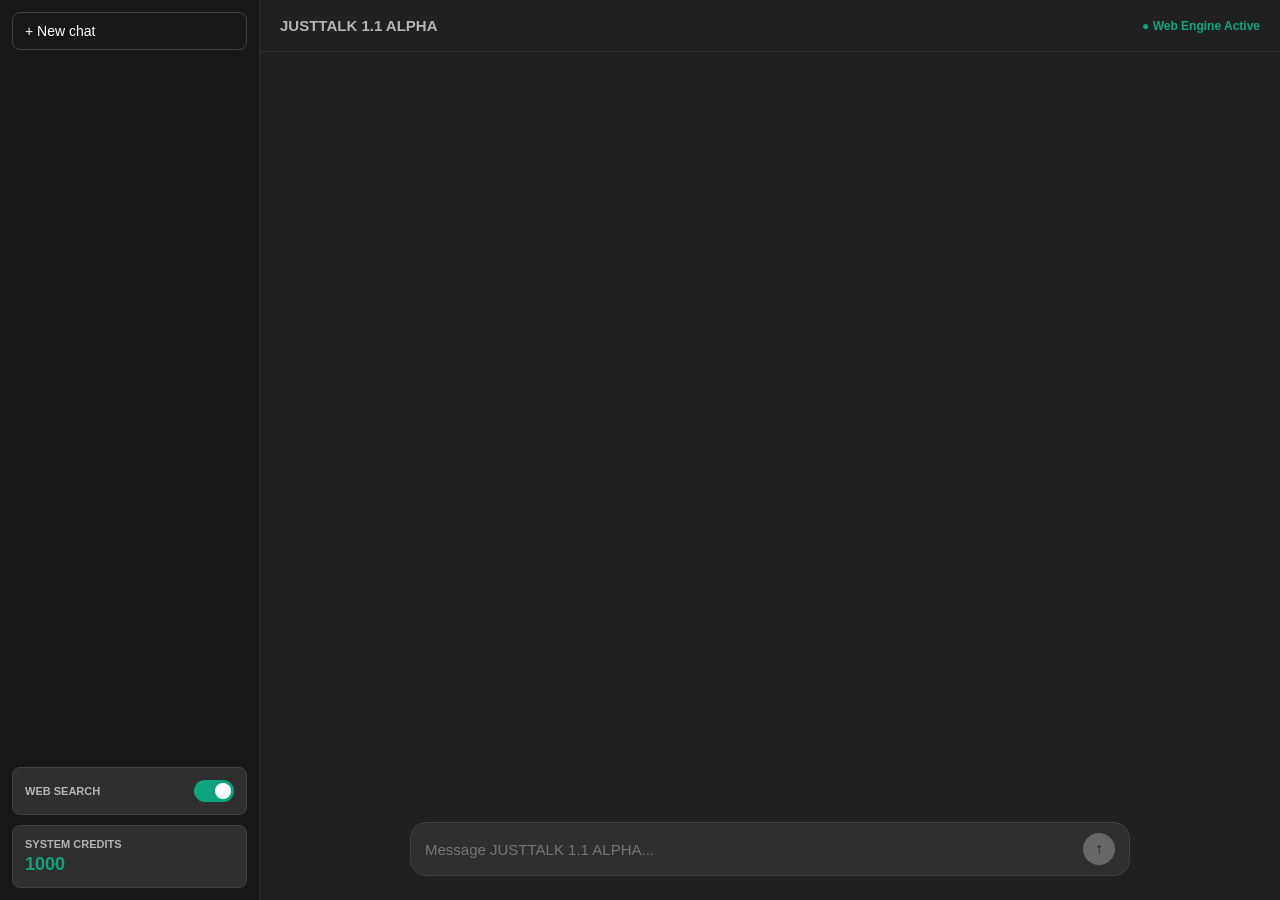
==== index.html @ 5b62e2f5 "Add files via upload" ====
<!DOCTYPE html>
<html lang="en">
<head>
    <meta charset="UTF-8">
    <meta name="viewport" content="width=device-width, initial-scale=1.0">
    <title>JUSTTALK 1.1 ALPHA</title>
    <style>
        * { box-sizing: border-box; margin: 0; padding: 0; font-family: -apple-system, BlinkMacSystemFont, "Segoe UI", Roboto, Helvetica, Arial, sans-serif; }
        body { background-color: #212121; color: #ececec; display: flex; height: 100vh; overflow: hidden; }

        #sidebar { width: 260px; background-color: #171717; border-right: 1px solid #2f2f2f; display: flex; flex-direction: column; padding: 12px; }
        .new-chat-btn { border: 1px solid #424242; border-radius: 8px; padding: 10px 12px; color: #fff; font-size: 14px; background: transparent; cursor: pointer; text-align: left; margin-bottom: 20px; transition: 0.2s; }
        .new-chat-btn:hover { background-color: #212121; }
        .credit-card { background-color: #2f2f2f; border-radius: 8px; padding: 12px; border: 1px solid #424242; }
        .credit-card-title { font-size: 11px; text-transform: uppercase; color: #b4b4b4; font-weight: 600; margin-bottom: 4px; }
        .credit-value { font-size: 18px; font-weight: bold; color: #10a37f; }

        #main-container { flex: 1; display: flex; flex-direction: column; position: relative; background-color: #212121; }
        #header { height: 52px; border-bottom: 1px solid #2f2f2f; display: flex; align-items: center; justify-content: space-between; padding: 0 20px; font-weight: 600; font-size: 15px; color: #b4b4b4; }

        #chat-flow { flex: 1; overflow-y: auto; padding: 20px 0; display: flex; flex-direction: column; gap: 24px; }
        .chat-row { width: 100%; max-width: 760px; margin: 0 auto; padding: 0 20px; display: flex; gap: 16px; }
        .user-row { justify-content: flex-end; }

        .avatar { width: 32px; height: 32px; border-radius: 50%; display: flex; align-items: center; justify-content: center; font-size: 13px; font-weight: bold; flex-shrink: 0; }
        .bot-avatar { background-color: #10a37f; color: white; }
        .user-avatar { background-color: #5436da; color: white; }

        .bubble-container { flex: 1; max-width: 85%; }
        .user-bubble { background-color: #2f2f2f; padding: 10px 16px; border-radius: 18px; color: #ececec; display: inline-block; float: right; font-size: 15px; line-height: 1.5; }
        .bot-bubble { color: #ececec; font-size: 15px; line-height: 1.6; white-space: pre-wrap; word-break: break-word; }

        .think-bar { background-color: #171717; border: 1px solid #2f2f2f; border-radius: 8px; margin-bottom: 12px; overflow: hidden; font-size: 12px; }
        .think-header { padding: 8px 12px; background-color: #2f2f2f; color: #abadba; cursor: pointer; display: flex; justify-content: space-between; align-items: center; font-weight: 600; }
        .think-content { padding: 10px 12px; color: #8e8ea0; font-style: italic; white-space: pre-wrap; word-break: break-word; }

        .meta-tag { font-size: 11px; color: #707070; margin-top: 6px; }

        #input-container { width: 100%; max-width: 760px; margin: 0 auto 24px auto; padding: 0 20px; }
        .input-box { background-color: #2f2f2f; border: 1px solid #424242; border-radius: 16px; padding: 10px 14px; display: flex; align-items: center; gap: 10px; }
        .input-box input { flex: 1; background: transparent; border: none; outline: none; color: white; font-size: 15px; }
        .input-box button { background-color: #676767; color: #212121; border: none; width: 32px; height: 32px; border-radius: 50%; cursor: pointer; display: flex; align-items: center; justify-content: center; font-size: 16px; font-weight: bold; transition: 0.2s; }
        .input-box button.active { background-color: #ffffff; color: #000000; }

        .side-bottom { margin-top: auto; display: flex; flex-direction: column; gap: 10px; }
        .toggle-card { background-color: #2f2f2f; border-radius: 8px; padding: 12px; border: 1px solid #424242; display: flex; align-items: center; justify-content: space-between; }
        .toggle-switch { position: relative; display: inline-block; width: 40px; height: 22px; flex-shrink: 0; }
        .toggle-switch input { opacity: 0; width: 0; height: 0; }
        .toggle-slider { position: absolute; cursor: pointer; top: 0; left: 0; right: 0; bottom: 0; background-color: #424242; transition: 0.2s; border-radius: 22px; }
        .toggle-slider:before { position: absolute; content: ""; height: 16px; width: 16px; left: 3px; bottom: 3px; background-color: white; transition: 0.2s; border-radius: 50%; }
        .toggle-switch input:checked + .toggle-slider { background-color: #10a37f; }
        .toggle-switch input:checked + .toggle-slider:before { transform: translateX(18px); }
    </style>
</head>
<body>

<div id="sidebar">
    <button id="newChatBtn" class="new-chat-btn">+ New chat</button>
    <div class="side-bottom">
        <div class="toggle-card">
            <div class="credit-card-title" style="margin-bottom:0;">Web Search</div>
            <label class="toggle-switch">
                <input type="checkbox" id="webSearchToggle" checked>
                <span class="toggle-slider"></span>
            </label>
        </div>
        <div class="credit-card">
            <div class="credit-card-title">System Credits</div>
            <div id="creditDisplay" class="credit-value">1000</div>
        </div>
    </div>
</div>

<div id="main-container">
    <div id="header">
        <span>JUSTTALK 1.1 ALPHA</span>
        <span style="font-size: 12px; color: #10a37f;">● Web Engine Active</span>
    </div>

    <div id="chat-flow"></div>

    <div id="input-container">
        <div class="input-box">
            <input type="text" id="userInput" placeholder="Message JUSTTALK 1.1 ALPHA...">
            <button id="sendBtn">↑</button>
        </div>
    </div>
</div>

<script src="main.js"></script>
</body>
</html>
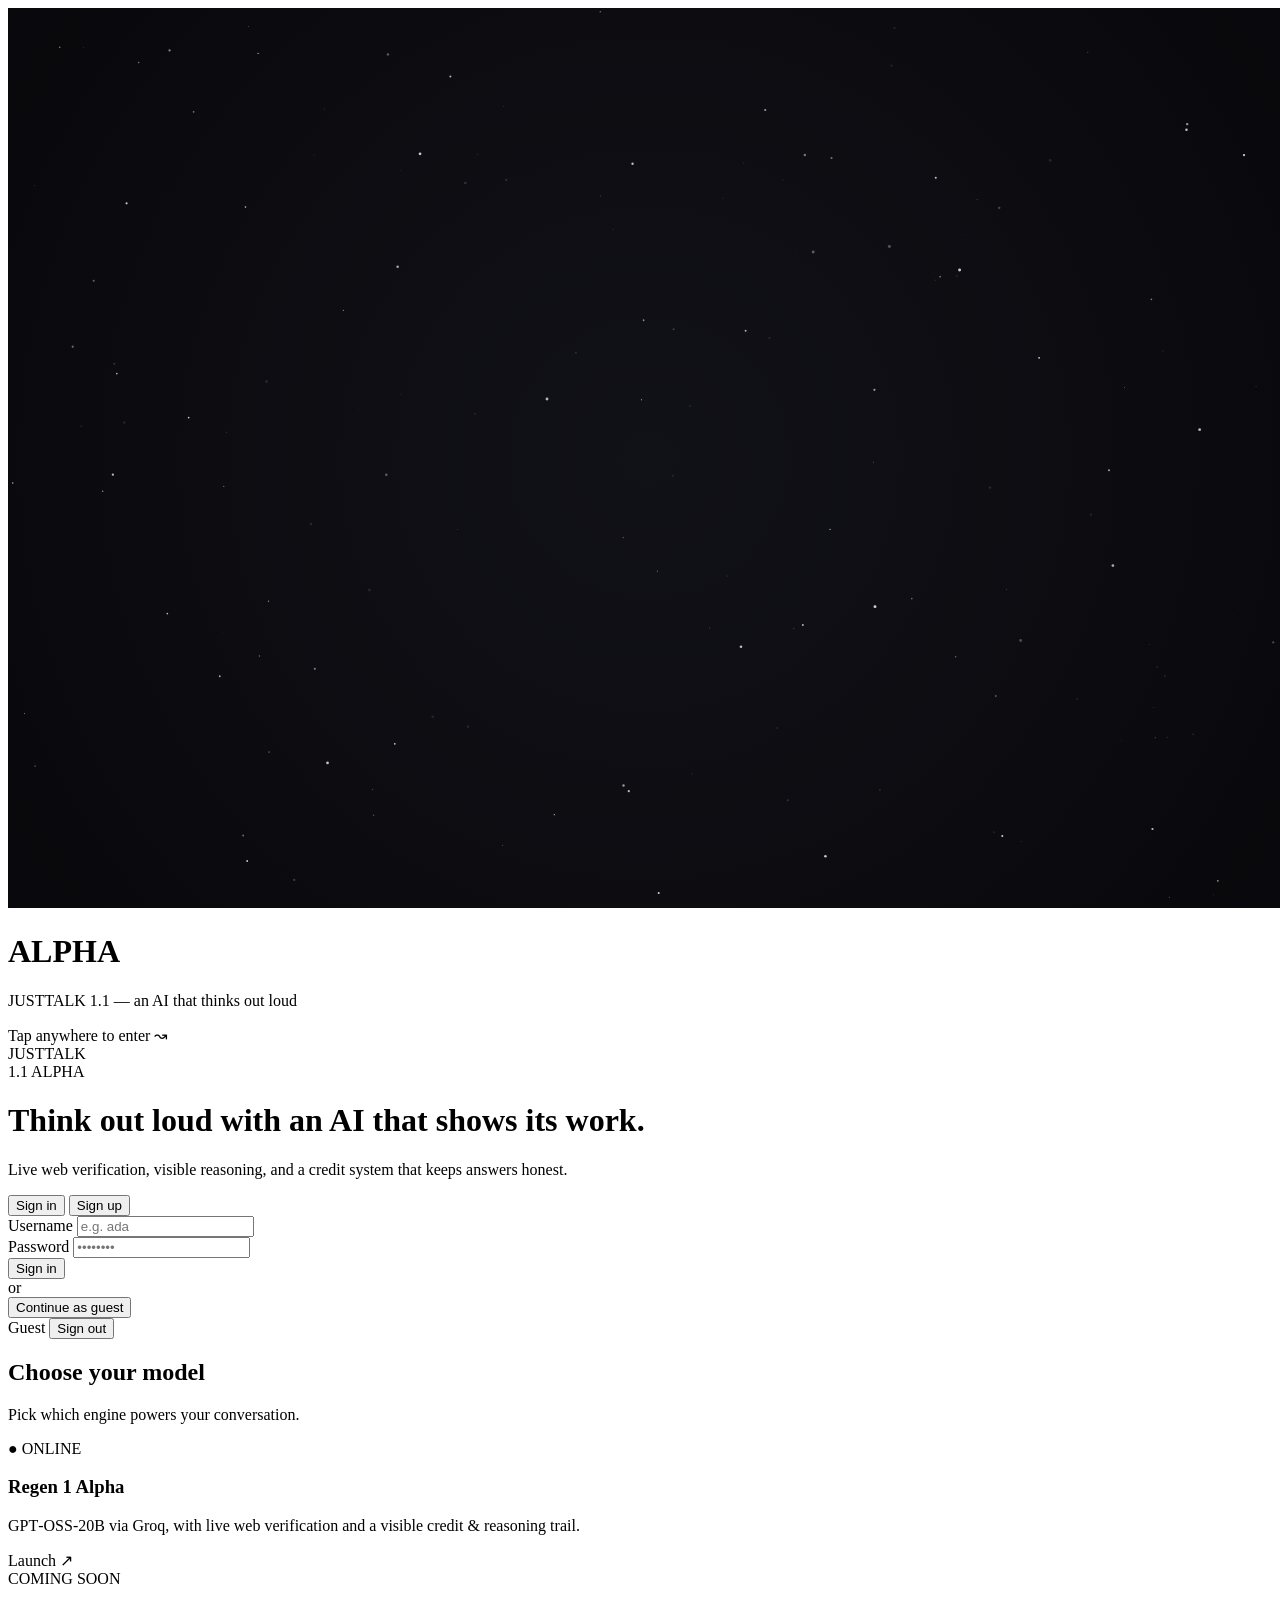
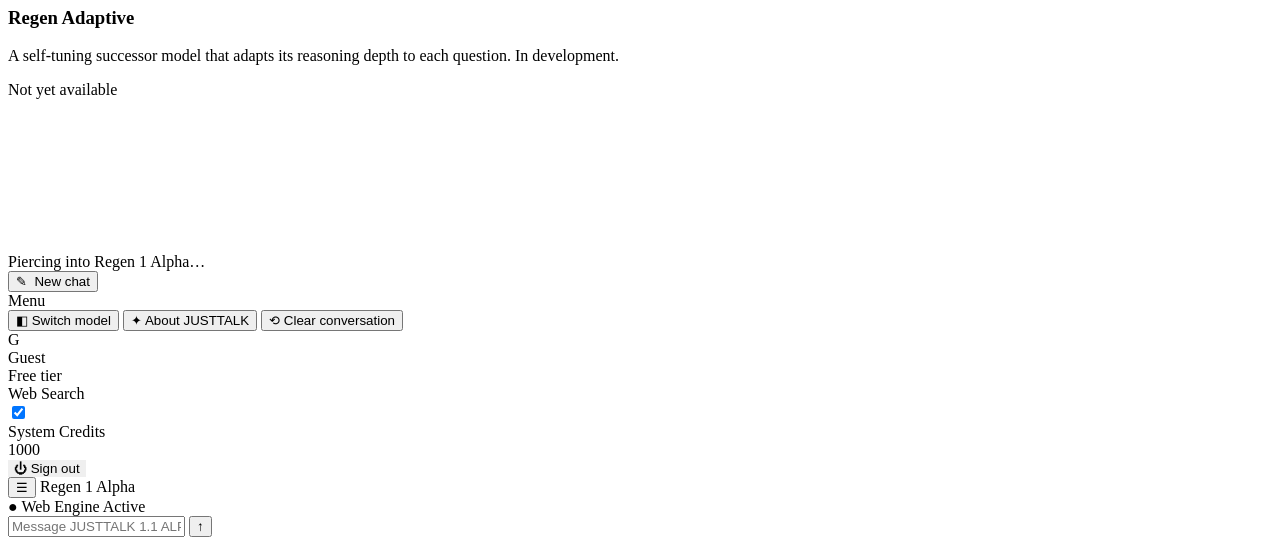
==== commit 65dc0083: "Update index.html" ====
--- a/index.html
+++ b/index.html
@@ -1,92 +1,173 @@
 <!DOCTYPE html>
 <html lang="en">
 <head>
-    <meta charset="UTF-8">
-    <meta name="viewport" content="width=device-width, initial-scale=1.0">
-    <title>JUSTTALK 1.1 ALPHA</title>
-    <style>
-        * { box-sizing: border-box; margin: 0; padding: 0; font-family: -apple-system, BlinkMacSystemFont, "Segoe UI", Roboto, Helvetica, Arial, sans-serif; }
-        body { background-color: #212121; color: #ececec; display: flex; height: 100vh; overflow: hidden; }
-
-        #sidebar { width: 260px; background-color: #171717; border-right: 1px solid #2f2f2f; display: flex; flex-direction: column; padding: 12px; }
-        .new-chat-btn { border: 1px solid #424242; border-radius: 8px; padding: 10px 12px; color: #fff; font-size: 14px; background: transparent; cursor: pointer; text-align: left; margin-bottom: 20px; transition: 0.2s; }
-        .new-chat-btn:hover { background-color: #212121; }
-        .credit-card { background-color: #2f2f2f; border-radius: 8px; padding: 12px; border: 1px solid #424242; }
-        .credit-card-title { font-size: 11px; text-transform: uppercase; color: #b4b4b4; font-weight: 600; margin-bottom: 4px; }
-        .credit-value { font-size: 18px; font-weight: bold; color: #10a37f; }
-
-        #main-container { flex: 1; display: flex; flex-direction: column; position: relative; background-color: #212121; }
-        #header { height: 52px; border-bottom: 1px solid #2f2f2f; display: flex; align-items: center; justify-content: space-between; padding: 0 20px; font-weight: 600; font-size: 15px; color: #b4b4b4; }
-
-        #chat-flow { flex: 1; overflow-y: auto; padding: 20px 0; display: flex; flex-direction: column; gap: 24px; }
-        .chat-row { width: 100%; max-width: 760px; margin: 0 auto; padding: 0 20px; display: flex; gap: 16px; }
-        .user-row { justify-content: flex-end; }
-
-        .avatar { width: 32px; height: 32px; border-radius: 50%; display: flex; align-items: center; justify-content: center; font-size: 13px; font-weight: bold; flex-shrink: 0; }
-        .bot-avatar { background-color: #10a37f; color: white; }
-        .user-avatar { background-color: #5436da; color: white; }
-
-        .bubble-container { flex: 1; max-width: 85%; }
-        .user-bubble { background-color: #2f2f2f; padding: 10px 16px; border-radius: 18px; color: #ececec; display: inline-block; float: right; font-size: 15px; line-height: 1.5; }
-        .bot-bubble { color: #ececec; font-size: 15px; line-height: 1.6; white-space: pre-wrap; word-break: break-word; }
-
-        .think-bar { background-color: #171717; border: 1px solid #2f2f2f; border-radius: 8px; margin-bottom: 12px; overflow: hidden; font-size: 12px; }
-        .think-header { padding: 8px 12px; background-color: #2f2f2f; color: #abadba; cursor: pointer; display: flex; justify-content: space-between; align-items: center; font-weight: 600; }
-        .think-content { padding: 10px 12px; color: #8e8ea0; font-style: italic; white-space: pre-wrap; word-break: break-word; }
-
-        .meta-tag { font-size: 11px; color: #707070; margin-top: 6px; }
-
-        #input-container { width: 100%; max-width: 760px; margin: 0 auto 24px auto; padding: 0 20px; }
-        .input-box { background-color: #2f2f2f; border: 1px solid #424242; border-radius: 16px; padding: 10px 14px; display: flex; align-items: center; gap: 10px; }
-        .input-box input { flex: 1; background: transparent; border: none; outline: none; color: white; font-size: 15px; }
-        .input-box button { background-color: #676767; color: #212121; border: none; width: 32px; height: 32px; border-radius: 50%; cursor: pointer; display: flex; align-items: center; justify-content: center; font-size: 16px; font-weight: bold; transition: 0.2s; }
-        .input-box button.active { background-color: #ffffff; color: #000000; }
-
-        .side-bottom { margin-top: auto; display: flex; flex-direction: column; gap: 10px; }
-        .toggle-card { background-color: #2f2f2f; border-radius: 8px; padding: 12px; border: 1px solid #424242; display: flex; align-items: center; justify-content: space-between; }
-        .toggle-switch { position: relative; display: inline-block; width: 40px; height: 22px; flex-shrink: 0; }
-        .toggle-switch input { opacity: 0; width: 0; height: 0; }
-        .toggle-slider { position: absolute; cursor: pointer; top: 0; left: 0; right: 0; bottom: 0; background-color: #424242; transition: 0.2s; border-radius: 22px; }
-        .toggle-slider:before { position: absolute; content: ""; height: 16px; width: 16px; left: 3px; bottom: 3px; background-color: white; transition: 0.2s; border-radius: 50%; }
-        .toggle-switch input:checked + .toggle-slider { background-color: #10a37f; }
-        .toggle-switch input:checked + .toggle-slider:before { transform: translateX(18px); }
-    </style>
+<meta charset="UTF-8">
+<meta name="viewport" content="width=device-width, initial-scale=1.0, maximum-scale=1">
+<title>JUSTTALK 1.1 ALPHA</title>
+<link rel="preconnect" href="https://fonts.googleapis.com">
+<link rel="preconnect" href="https://fonts.gstatic.com" crossorigin>
+<link href="https://fonts.googleapis.com/css2?family=Space+Grotesk:wght@400;500;600;700&family=Inter:wght@400;500;600&display=swap" rel="stylesheet">
+<link rel="stylesheet" href="style.css">
 </head>
 <body>
 
-<div id="sidebar">
-    <button id="newChatBtn" class="new-chat-btn">+ New chat</button>
-    <div class="side-bottom">
+<canvas id="starfield"></canvas>
+
+<div class="aurora-layer" aria-hidden="true">
+  <div class="aurora a1"></div>
+  <div class="aurora a2"></div>
+  <div class="aurora a3"></div>
+</div>
+
+<div class="meteor-layer" aria-hidden="true">
+  <span class="meteor" style="--top:4%;  --delay:0s;   --dur:5.5s;"></span>
+  <span class="meteor" style="--top:18%; --delay:1.6s; --dur:6.2s;"></span>
+  <span class="meteor" style="--top:34%; --delay:3.1s; --dur:5s;"></span>
+  <span class="meteor" style="--top:52%; --delay:0.7s; --dur:6.8s;"></span>
+  <span class="meteor" style="--top:68%; --delay:2.3s; --dur:5.4s;"></span>
+  <span class="meteor" style="--top:82%; --delay:4s;   --dur:6s;"></span>
+</div>
+
+<!-- ============ SPLASH VIEW ============ -->
+<div id="view-splash" class="view active">
+  <div class="splash-wrap">
+    <div class="splash-wordmark" id="splashWordmark">
+      <h1 class="rainbow-text">ALPHA</h1>
+    </div>
+    <p class="splash-sub">JUSTTALK 1.1 — an AI that thinks out loud</p>
+  </div>
+  <div class="splash-hint">Tap anywhere to enter ↝</div>
+</div>
+
+<!-- ============ AUTH VIEW ============ -->
+<div id="view-auth" class="view">
+  <div class="brand-row"><span class="brand-dot"></span><span class="brand-name">JUSTTALK</span></div>
+
+  <div class="auth-card">
+    <div class="auth-eyebrow">1.1 ALPHA</div>
+    <h1 class="auth-title">Think out loud with an AI that shows its work.</h1>
+    <p class="auth-sub">Live web verification, visible reasoning, and a credit system that keeps answers honest.</p>
+
+    <div class="auth-tabs">
+      <button class="auth-tab active" id="tabSignIn">Sign in</button>
+      <button class="auth-tab" id="tabSignUp">Sign up</button>
+    </div>
+
+    <div id="authFields">
+      <div class="field">
+        <label for="authUser">Username</label>
+        <input type="text" id="authUser" placeholder="e.g. ada">
+      </div>
+      <div class="field">
+        <label for="authPass">Password</label>
+        <input type="password" id="authPass" placeholder="••••••••">
+      </div>
+    </div>
+
+    <button class="btn btn-primary" id="authSubmit">Sign in</button>
+    <div class="auth-error" id="authError"></div>
+
+    <div class="auth-divider">or</div>
+    <button class="btn btn-ghost" id="guestBtn">Continue as guest</button>
+  </div>
+</div>
+
+<!-- ============ HUB VIEW ============ -->
+<div id="view-hub" class="view">
+  <div class="hub-top">
+    <span class="hub-user" id="hubUserLabel">Guest</span>
+    <button class="logout-link" id="hubLogout">Sign out</button>
+  </div>
+
+  <div class="hub-head">
+    <h2>Choose your model</h2>
+    <p>Pick which engine powers your conversation.</p>
+  </div>
+
+  <div class="model-grid">
+    <div class="model-card" id="cardAlpha">
+      <div class="model-glow"></div>
+      <div class="model-spotlight"></div>
+      <div class="model-badge">● ONLINE</div>
+      <h3>Regen 1 Alpha</h3>
+      <p>GPT‑OSS‑20B via Groq, with live web verification and a visible credit &amp; reasoning trail.</p>
+      <div class="model-cta launch">Launch ↗</div>
+    </div>
+
+    <div class="model-card disabled" id="cardAdaptive">
+      <div class="model-glow"></div>
+      <div class="model-spotlight"></div>
+      <div class="model-badge">COMING SOON</div>
+      <h3>Regen Adaptive</h3>
+      <p>A self-tuning successor model that adapts its reasoning depth to each question. In development.</p>
+      <div class="model-cta soon">Not yet available</div>
+    </div>
+  </div>
+</div>
+
+<!-- ============ WARP TRANSITION ============ -->
+<div id="view-warp" class="view">
+  <canvas id="warp-canvas"></canvas>
+  <div class="warp-flash"></div>
+  <div class="warp-caption">Piercing into Regen 1 Alpha…</div>
+</div>
+
+<!-- ============ CHAT VIEW ============ -->
+<div id="view-chat" class="view">
+  <div id="app-shell">
+    <div id="sidebar-overlay"></div>
+    <div id="sidebar">
+      <button id="newChatBtn" class="new-chat-btn">✎&nbsp;&nbsp;New chat</button>
+
+      <div class="side-section-title">Menu</div>
+      <button class="side-link" id="backToHub"><span class="ico">◧</span> Switch model</button>
+      <button class="side-link" id="aboutBtn"><span class="ico">✦</span> About JUSTTALK</button>
+      <button class="side-link" id="clearHistoryBtn"><span class="ico">⟲</span> Clear conversation</button>
+
+      <div class="side-bottom">
+        <div class="profile-card">
+          <div class="avatar-sm" id="profileAvatar">G</div>
+          <div class="profile-meta">
+            <div class="profile-name" id="profileName">Guest</div>
+            <div class="profile-plan">Free tier</div>
+          </div>
+        </div>
         <div class="toggle-card">
-            <div class="credit-card-title" style="margin-bottom:0;">Web Search</div>
-            <label class="toggle-switch">
-                <input type="checkbox" id="webSearchToggle" checked>
-                <span class="toggle-slider"></span>
-            </label>
+          <div class="label">Web Search</div>
+          <label class="toggle-switch">
+            <input type="checkbox" id="webSearchToggle" checked>
+            <span class="toggle-slider"></span>
+          </label>
         </div>
         <div class="credit-card">
-            <div class="credit-card-title">System Credits</div>
-            <div id="creditDisplay" class="credit-value">1000</div>
+          <div class="credit-card-title">System Credits</div>
+          <div id="creditDisplay" class="credit-value">1000</div>
         </div>
-    </div>
-</div>
-
-<div id="main-container">
-    <div id="header">
-        <span>JUSTTALK 1.1 ALPHA</span>
-        <span style="font-size: 12px; color: #10a37f;">● Web Engine Active</span>
+        <button class="side-link" id="logoutBtn" style="border:1px solid var(--line);"><span class="ico">⏻</span> Sign out</button>
+      </div>
     </div>
 
-    <div id="chat-flow"></div>
+    <div id="main-container">
+      <div id="header">
+        <div class="h-left">
+          <button id="menuToggle">☰</button>
+          <span>Regen 1 Alpha</span>
+        </div>
+        <span class="h-status">● Web Engine Active</span>
+      </div>
 
-    <div id="input-container">
+      <div id="chat-flow"></div>
+
+      <div id="input-container">
         <div class="input-box">
-            <input type="text" id="userInput" placeholder="Message JUSTTALK 1.1 ALPHA...">
-            <button id="sendBtn">↑</button>
+          <input type="text" id="userInput" placeholder="Message JUSTTALK 1.1 ALPHA...">
+          <button id="sendBtn">↑</button>
         </div>
+      </div>
     </div>
+  </div>
 </div>
 
 <script src="main.js"></script>
 </body>
-</html>+</html>
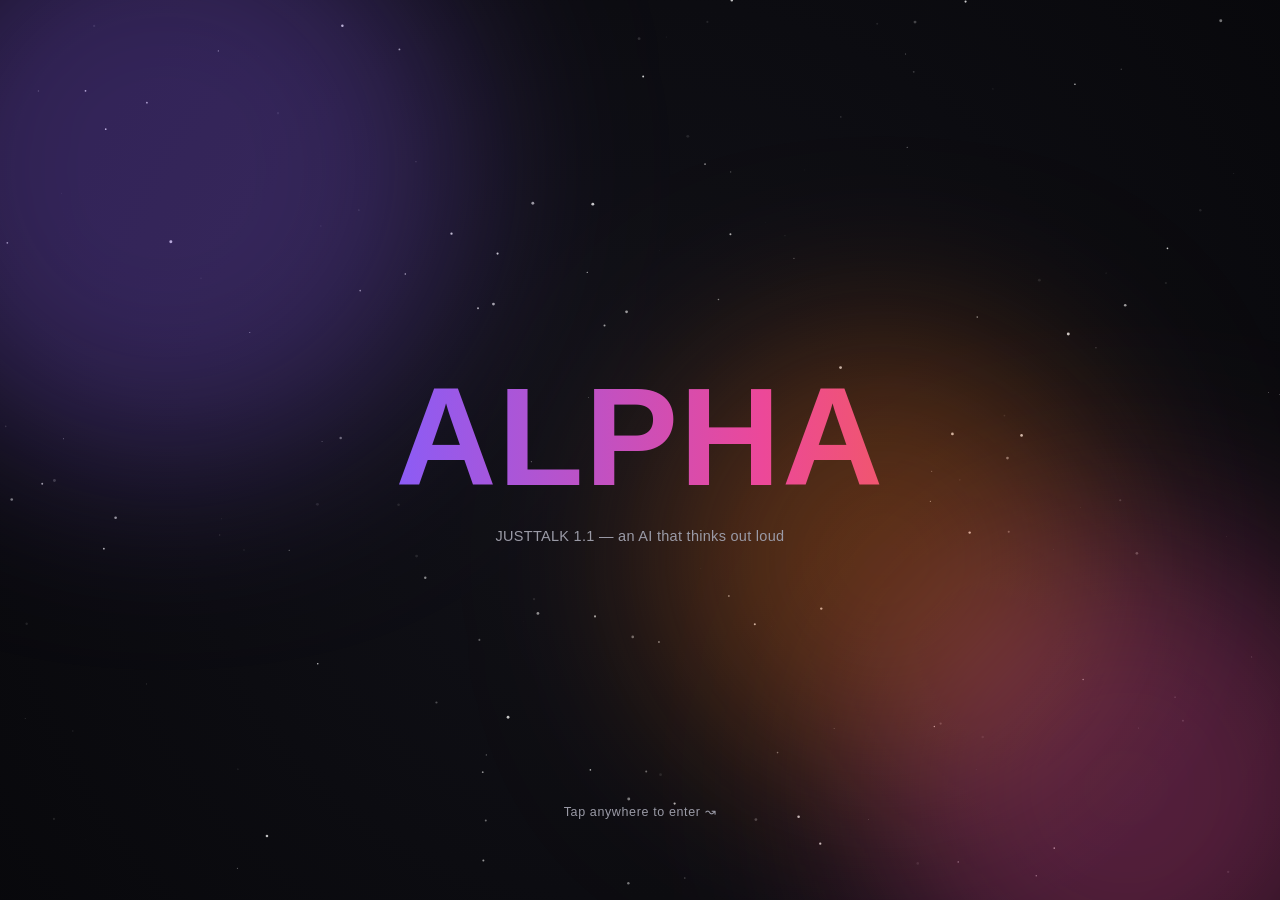
==== commit dfdc872a: "Add stylesheet link to index.html" ====
--- a/index.html
+++ b/index.html
@@ -1,6 +1,7 @@
 <!DOCTYPE html>
 <html lang="en">
 <head>
+<link rel="stylesheet" href="./Style.css" />
 <meta charset="UTF-8">
 <meta name="viewport" content="width=device-width, initial-scale=1.0, maximum-scale=1">
 <title>JUSTTALK 1.1 ALPHA</title>
@@ -167,7 +168,6 @@
     </div>
   </div>
 </div>
-
 <script src="main.js"></script>
 </body>
 </html>
--- a/Style.css
+++ b/Style.css
@@ -0,0 +1,334 @@
+:root{
+    --void:#07070a;
+    --panel:#101014;
+    --panel-2:#17171d;
+    --line:#26262e;
+    --text:#eceef2;
+    --text-dim:#9a9aa6;
+    --violet:#8b5cf6;
+    --pink:#ec4899;
+    --orange:#f97316;
+    --grad: linear-gradient(100deg, var(--violet), var(--pink) 55%, var(--orange));
+    --green:#10a37f;
+    --danger:#f43f5e;
+    --radius:14px;
+  }
+  *{box-sizing:border-box;margin:0;padding:0;}
+  html,body{height:100%;}
+  body{
+    font-family:'Inter',-apple-system,BlinkMacSystemFont,sans-serif;
+    background:var(--void);
+    color:var(--text);
+    overflow:hidden;
+    -webkit-tap-highlight-color: transparent;
+  }
+  h1,h2,h3,.display{font-family:'Space Grotesk',sans-serif;}
+  button{font-family:inherit;}
+  #starfield{position:fixed;inset:0;z-index:0;display:block;}
+
+  /* ---------- AMBIENT BACKGROUND LAYERS ---------- */
+  .aurora-layer{position:fixed;inset:0;z-index:0;overflow:hidden;pointer-events:none;}
+  .aurora{position:absolute;border-radius:50%;filter:blur(90px);opacity:.32;mix-blend-mode:screen;}
+  .a1{width:46vw;height:46vw;background:var(--violet);top:-14%;left:-10%;animation:auroraDrift1 22s ease-in-out infinite;}
+  .a2{width:40vw;height:40vw;background:var(--pink);bottom:-16%;right:-8%;animation:auroraDrift2 26s ease-in-out infinite;}
+  .a3{width:34vw;height:34vw;background:var(--orange);top:38%;left:52%;animation:auroraDrift3 30s ease-in-out infinite;}
+  @keyframes auroraDrift1{0%,100%{transform:translate(0,0) scale(1);}50%{transform:translate(8vw,10vh) scale(1.15);}}
+  @keyframes auroraDrift2{0%,100%{transform:translate(0,0) scale(1);}50%{transform:translate(-9vw,-6vh) scale(1.12);}}
+  @keyframes auroraDrift3{0%,100%{transform:translate(0,0) scale(1);}50%{transform:translate(-6vw,8vh) scale(1.2);}}
+
+  .meteor-layer{position:fixed;inset:0;z-index:0;overflow:hidden;pointer-events:none;}
+  .meteor{
+    position:absolute;left:-10%;top:var(--top);width:140px;height:1.5px;
+    background:linear-gradient(90deg, rgba(255,255,255,0), #fff 60%, rgba(255,255,255,0));
+    transform:rotate(18deg);opacity:0;
+    animation:meteorFall var(--dur) linear infinite;
+    animation-delay:var(--delay);
+  }
+  @keyframes meteorFall{
+    0%{transform:translate(0,0) rotate(18deg);opacity:0;}
+    6%{opacity:.9;}
+    70%{opacity:.5;}
+    100%{transform:translate(130vw,46vh) rotate(18deg);opacity:0;}
+  }
+
+  .view{
+    position:fixed;inset:0;z-index:1;
+    display:none;
+    flex-direction:column;
+    align-items:center;justify-content:center;
+    opacity:0;
+    transition:opacity .6s ease;
+  }
+  .view.active{display:flex;opacity:1;}
+
+  /* ---------- SPLASH VIEW ---------- */
+  #view-splash{cursor:pointer;}
+  .splash-wrap{text-align:center;animation:splashIn 1s cubic-bezier(.22,1,.36,1) both;}
+  @keyframes splashIn{from{opacity:0;transform:translateY(18px) scale(.96);}to{opacity:1;transform:translateY(0) scale(1);}}
+  .rainbow-text{
+    font-size:clamp(56px,14vw,140px);
+    font-weight:700;
+    letter-spacing:.01em;
+    background-image:linear-gradient(90deg,var(--violet),var(--pink),var(--orange),#facc15,var(--violet));
+    background-size:300% 100%;
+    -webkit-background-clip:text;background-clip:text;color:transparent;
+    animation:rainbowRun 6s linear infinite;
+    transition:animation-duration .3s ease;
+  }
+  #splashWordmark:hover .rainbow-text{animation-duration:1.4s;}
+  @keyframes rainbowRun{0%{background-position:0% 50%;}100%{background-position:300% 50%;}}
+  .splash-sub{margin-top:10px;color:var(--text-dim);font-size:14.5px;letter-spacing:.02em;}
+  .splash-hint{
+    position:absolute;bottom:9%;left:0;right:0;text-align:center;
+    color:var(--text-dim);font-size:12.5px;letter-spacing:.05em;
+    animation:hintPulse 2.2s ease-in-out infinite;
+  }
+  @keyframes hintPulse{0%,100%{opacity:.45;}50%{opacity:1;}}
+
+  /* ---------- AUTH VIEW ---------- */
+  #view-auth{ padding:24px; }
+  .brand-row{position:absolute;top:28px;left:32px;display:flex;align-items:center;gap:10px;}
+  .brand-dot{width:10px;height:10px;border-radius:50%;background:var(--grad);}
+  .brand-name{font-family:'Space Grotesk';font-weight:600;letter-spacing:.02em;font-size:15px;}
+
+  .auth-card{
+    position:relative;
+    width:100%;max-width:420px;
+    background:rgba(16,16,20,.72);
+    border:1px solid var(--line);
+    border-radius:20px;
+    padding:36px 32px 30px;
+    backdrop-filter:blur(14px);
+    overflow:hidden;
+    animation:cardRise .7s cubic-bezier(.22,1,.36,1) both;
+    animation-delay:.1s;
+  }
+  @keyframes cardRise{from{opacity:0;transform:translateY(24px);}to{opacity:1;transform:translateY(0);}}
+  .auth-card::before{
+    content:"";
+    position:absolute; inset:-2px;
+    background:var(--grad);
+    opacity:.55;
+    z-index:-1;
+    filter:blur(30px);
+    transform:translateY(20%) scale(1.1);
+  }
+  .auth-card::after{
+    content:"";
+    position:absolute; inset:0;
+    border-radius:20px;
+    padding:1px;
+    background:linear-gradient(160deg, rgba(255,255,255,.18), transparent 40%);
+    -webkit-mask:linear-gradient(#000 0 0) content-box, linear-gradient(#000 0 0);
+    -webkit-mask-composite: xor; mask-composite:exclude;
+    pointer-events:none;
+  }
+  .auth-eyebrow{color:var(--text-dim);font-size:13px;margin-bottom:6px;}
+  .auth-title{font-size:26px;font-weight:600;line-height:1.25;margin-bottom:8px;}
+  .auth-sub{color:var(--text-dim);font-size:14px;line-height:1.5;margin-bottom:26px;max-width:34ch;}
+
+  .auth-tabs{display:flex;gap:4px;background:var(--panel-2);border:1px solid var(--line);border-radius:10px;padding:4px;margin-bottom:20px;}
+  .auth-tab{flex:1;text-align:center;padding:8px 0;border-radius:7px;font-size:13px;color:var(--text-dim);cursor:pointer;border:none;background:transparent;transition:.15s;}
+  .auth-tab.active{background:var(--panel);color:var(--text);}
+
+  .field{margin-bottom:14px;}
+  .field label{display:block;font-size:12px;color:var(--text-dim);margin-bottom:6px;}
+  .field input{
+    width:100%;background:var(--panel-2);border:1px solid var(--line);
+    border-radius:9px;padding:11px 13px;color:var(--text);font-size:14px;outline:none;
+    transition:border-color .15s;
+  }
+  .field input:focus{border-color:var(--violet);}
+
+  .btn{
+    width:100%;padding:12px;border-radius:10px;border:none;cursor:pointer;
+    font-size:14px;font-weight:600;transition:transform .15s ease, filter .15s ease, border-color .15s ease, background .15s ease;
+    position:relative;overflow:hidden;
+  }
+  .btn:active{transform:scale(.97);}
+  .btn::after{
+    content:"";position:absolute;top:0;left:-60%;width:40%;height:100%;
+    background:linear-gradient(115deg, transparent, rgba(255,255,255,.35), transparent);
+    transform:skewX(-20deg);transition:left .6s ease;pointer-events:none;
+  }
+  .btn:hover::after{left:130%;}
+  .btn-primary{background:var(--grad);color:#0a0a0d;margin-top:4px;}
+  .btn-primary:hover{filter:brightness(1.08);}
+  .btn-ghost{
+    background:rgba(255,255,255,.02);border:1px solid var(--line);color:var(--text);
+    margin-top:10px;backdrop-filter:blur(6px);
+  }
+  .btn-ghost:hover{border-color:#3a3a44;background:var(--panel-2);}
+  .auth-error{color:var(--danger);font-size:12.5px;margin-top:10px;min-height:1em;}
+  .auth-divider{display:flex;align-items:center;gap:10px;color:var(--text-dim);font-size:11px;margin:18px 0 4px;}
+  .auth-divider::before,.auth-divider::after{content:"";flex:1;height:1px;background:var(--line);}
+
+  /* ---------- HUB VIEW ---------- */
+  #view-hub{padding:24px;}
+  .hub-top{position:absolute;top:26px;right:28px;display:flex;align-items:center;gap:14px;}
+  .hub-user{color:var(--text-dim);font-size:13px;}
+  .logout-link{color:var(--text-dim);font-size:13px;background:none;border:none;cursor:pointer;text-decoration:underline;text-underline-offset:3px;}
+  .logout-link:hover{color:var(--text);}
+
+  .hub-head{text-align:center;margin-bottom:38px;}
+  .hub-head h2{font-size:28px;font-weight:600;margin-bottom:8px;}
+  .hub-head p{color:var(--text-dim);font-size:14px;}
+
+  @property --angle{syntax:'<angle>';inherits:false;initial-value:0deg;}
+
+  .model-grid{display:flex;gap:22px;flex-wrap:wrap;justify-content:center;max-width:760px;padding:0 16px;}
+  .model-card{
+    width:300px;min-height:230px;border-radius:18px;border:1px solid var(--line);
+    background:var(--panel);padding:26px 24px;display:flex;flex-direction:column;
+    cursor:pointer;transition:border-color .2s, transform .25s ease, box-shadow .25s ease;
+    position:relative;overflow:hidden;
+    animation:cardRise .7s cubic-bezier(.22,1,.36,1) both;
+  }
+  #cardAlpha{animation-delay:.15s;}
+  #cardAdaptive{animation-delay:.28s;}
+  .model-card:hover{border-color:transparent;transform:translateY(-5px);box-shadow:0 18px 40px rgba(0,0,0,.4);}
+  .model-card.disabled{cursor:default;opacity:.55;}
+  .model-card.disabled:hover{transform:none;border-color:var(--line);box-shadow:none;}
+  .model-card::before{
+    content:"";position:absolute;inset:0;border-radius:inherit;padding:1.5px;
+    background:conic-gradient(from var(--angle), transparent 0 60%, var(--violet), var(--pink), var(--orange), transparent 100%);
+    -webkit-mask:linear-gradient(#000 0 0) content-box, linear-gradient(#000 0 0);
+    -webkit-mask-composite:xor;mask-composite:exclude;
+    opacity:0;transition:opacity .3s ease;
+    animation:rotateBorder 3.2s linear infinite;
+    pointer-events:none;
+  }
+  .model-card:not(.disabled):hover::before{opacity:1;}
+  @keyframes rotateBorder{to{--angle:360deg;}}
+  .model-spotlight{
+    position:absolute;inset:0;border-radius:inherit;pointer-events:none;opacity:0;transition:opacity .25s ease;
+    background:radial-gradient(220px circle at var(--mx,50%) var(--my,50%), rgba(255,255,255,.10), transparent 65%);
+  }
+  .model-card:hover .model-spotlight{opacity:1;}
+  .model-glow{position:absolute;top:-60px;right:-60px;width:160px;height:160px;border-radius:50%;background:var(--grad);filter:blur(50px);opacity:.35;transition:opacity .3s ease, transform .4s ease;}
+  .model-card:hover .model-glow{opacity:.55;transform:scale(1.1);}
+  .model-badge{align-self:flex-start;font-size:10.5px;letter-spacing:.04em;color:var(--text-dim);border:1px solid var(--line);padding:3px 9px;border-radius:20px;margin-bottom:16px;}
+  .model-card h3{font-size:19px;margin-bottom:8px;}
+  .model-card p{font-size:13px;color:var(--text-dim);line-height:1.5;flex:1;}
+  .model-cta{margin-top:16px;font-size:13px;font-weight:600;display:flex;align-items:center;gap:6px;transition:gap .2s ease;}
+  .model-card:not(.disabled):hover .model-cta{gap:10px;}
+  .model-cta.launch{color:#fff;}
+  .model-cta.soon{color:var(--text-dim);}
+
+  /* ---------- WARP TRANSITION ---------- */
+  #view-warp{background:var(--void);}
+  #warp-canvas{position:absolute;inset:0;}
+  .warp-flash{position:absolute;inset:0;background:#fff;opacity:0;pointer-events:none;animation:warpFlash 2.6s ease-in forwards;}
+  @keyframes warpFlash{0%,86%{opacity:0;}97%{opacity:.95;}100%{opacity:0;}}
+  .warp-caption{
+    position:absolute;bottom:14%;left:0;right:0;text-align:center;color:var(--text-dim);
+    font-size:13px;letter-spacing:.08em;animation:captionFade 2.6s ease both;
+  }
+  @keyframes captionFade{0%{opacity:0;letter-spacing:.3em;}20%{opacity:1;letter-spacing:.08em;}82%{opacity:1;}100%{opacity:0;}}
+
+  /* ---------- CHAT VIEW ---------- */
+  #view-chat{align-items:stretch;justify-content:stretch;}
+  #app-shell{display:flex;height:100%;width:100%;background:var(--void);}
+
+  #sidebar{
+    width:264px;background:#0b0b0e;border-right:1px solid var(--line);
+    display:flex;flex-direction:column;padding:14px;flex-shrink:0;
+    transition:transform .25s ease;
+  }
+  .side-section-title{font-size:11px;text-transform:uppercase;letter-spacing:.04em;color:var(--text-dim);margin:14px 4px 8px;}
+  .new-chat-btn{border:1px solid var(--line);border-radius:9px;padding:10px 12px;color:#fff;font-size:13.5px;background:transparent;cursor:pointer;text-align:left;display:flex;align-items:center;gap:8px;transition:.15s;}
+  .new-chat-btn:hover{background:var(--panel-2);}
+  .side-link{display:flex;align-items:center;gap:10px;padding:9px 10px;border-radius:9px;color:var(--text-dim);font-size:13.5px;cursor:pointer;border:none;background:transparent;width:100%;text-align:left;position:relative;transition:color .15s ease, padding-left .18s ease;}
+  .side-link::before{content:"";position:absolute;left:0;top:0;bottom:0;width:2px;border-radius:2px;background:var(--grad);transform:scaleY(0);transition:transform .18s ease;}
+  .side-link:hover{background:var(--panel-2);color:var(--text);padding-left:14px;}
+  .side-link:hover::before{transform:scaleY(1);}
+  .side-link .ico{width:16px;text-align:center;}
+
+  .profile-card{display:flex;align-items:center;gap:10px;padding:10px;border-radius:10px;border:1px solid var(--line);background:var(--panel);margin-bottom:6px;}
+  .avatar-sm{width:30px;height:30px;border-radius:50%;background:var(--grad);display:flex;align-items:center;justify-content:center;font-size:12px;font-weight:700;color:#0a0a0d;flex-shrink:0;}
+  .profile-meta{overflow:hidden;}
+  .profile-name{font-size:13px;font-weight:600;white-space:nowrap;overflow:hidden;text-overflow:ellipsis;}
+  .profile-plan{font-size:11px;color:var(--text-dim);}
+
+  .side-bottom{margin-top:auto;display:flex;flex-direction:column;gap:10px;}
+  .toggle-card{background:var(--panel);border-radius:10px;padding:11px 12px;border:1px solid var(--line);display:flex;align-items:center;justify-content:space-between;}
+  .toggle-card .label{font-size:12.5px;color:var(--text-dim);}
+  .toggle-switch{position:relative;display:inline-block;width:38px;height:21px;flex-shrink:0;}
+  .toggle-switch input{opacity:0;width:0;height:0;}
+  .toggle-slider{position:absolute;cursor:pointer;inset:0;background:var(--line);transition:.2s;border-radius:22px;}
+  .toggle-slider:before{position:absolute;content:"";height:15px;width:15px;left:3px;bottom:3px;background:#fff;transition:.2s;border-radius:50%;}
+  .toggle-switch input:checked + .toggle-slider{background:var(--violet);}
+  .toggle-switch input:checked + .toggle-slider:before{transform:translateX(17px);}
+  .credit-card{background:var(--panel);border-radius:10px;padding:11px 12px;border:1px solid var(--line);}
+  .credit-card-title{font-size:10.5px;text-transform:uppercase;color:var(--text-dim);font-weight:600;margin-bottom:3px;letter-spacing:.03em;}
+  .credit-value{font-size:17px;font-weight:700;color:var(--green);font-family:'Space Grotesk';}
+
+  #main-container{flex:1;display:flex;flex-direction:column;min-width:0;background:var(--void);}
+  #header{height:52px;border-bottom:1px solid var(--line);display:flex;align-items:center;justify-content:space-between;padding:0 18px;font-weight:600;font-size:14.5px;color:var(--text-dim);flex-shrink:0;}
+  #header .h-left{display:flex;align-items:center;gap:12px;}
+  #menuToggle{display:none;background:none;border:none;color:var(--text);font-size:20px;cursor:pointer;line-height:1;}
+  .h-status{font-size:11.5px;color:var(--green);display:flex;align-items:center;gap:5px;}
+
+  #chat-flow{flex:1;overflow-y:auto;padding:22px 0;display:flex;flex-direction:column;gap:26px;}
+  .chat-row{width:100%;max-width:760px;margin:0 auto;padding:0 20px;display:flex;gap:14px;}
+  .chat-row.msg-enter{animation:rowEnter .45s cubic-bezier(.22,1,.36,1) both;}
+  @keyframes rowEnter{from{opacity:0;transform:translateY(10px);}to{opacity:1;transform:translateY(0);}}
+  .user-row{justify-content:flex-end;}
+
+  .avatar{width:30px;height:30px;border-radius:50%;display:flex;align-items:center;justify-content:center;font-size:12px;font-weight:700;flex-shrink:0;}
+  .bot-avatar{background:var(--grad);color:#0a0a0d;}
+  .user-avatar{background:#2b2b33;color:#fff;border:1px solid var(--line);}
+
+  .bubble-container{flex:1;max-width:85%;min-width:0;}
+  .user-bubble{background:var(--panel-2);padding:10px 15px;border-radius:16px;color:var(--text);display:inline-block;float:right;font-size:14.5px;line-height:1.5;}
+  .bot-bubble{color:var(--text);font-size:14.5px;line-height:1.65;white-space:pre-wrap;word-break:break-word;}
+
+  .think-bar{background:#0b0b0e;border:1px solid var(--line);border-radius:10px;margin-bottom:12px;overflow:hidden;font-size:12px;}
+  .think-header{padding:8px 12px;background:var(--panel-2);color:#b6b6c2;cursor:pointer;display:flex;justify-content:space-between;align-items:center;font-weight:600;}
+  .think-content{padding:10px 12px;color:#8e8ea0;font-style:italic;white-space:pre-wrap;word-break:break-word;max-height:280px;overflow-y:auto;}
+
+  .meta-row{display:flex;align-items:center;gap:12px;margin-top:8px;}
+  .meta-tag{font-size:11px;color:#707078;}
+  .copy-msg-btn{font-size:11px;color:var(--text-dim);background:var(--panel-2);border:1px solid var(--line);border-radius:6px;padding:3px 9px;cursor:pointer;transition:.15s;}
+  .copy-msg-btn:hover{color:#fff;border-color:#3a3a44;}
+
+  .code-box{background:#0b0b0e;border:1px solid var(--line);border-radius:10px;margin:10px 0;overflow:hidden;}
+  .code-box-header{display:flex;justify-content:space-between;align-items:center;padding:7px 12px;background:var(--panel-2);font-size:11.5px;color:var(--text-dim);}
+  .code-box-header button{font-size:11px;color:var(--text-dim);background:transparent;border:1px solid var(--line);border-radius:6px;padding:3px 9px;cursor:pointer;}
+  .code-box-header button:hover{color:#fff;border-color:#3a3a44;}
+  .code-box pre{margin:0;padding:12px 14px;overflow-x:auto;font-family:'SFMono-Regular',Consolas,monospace;font-size:13px;color:#dcdce2;white-space:pre;}
+
+  #input-container{width:100%;max-width:760px;margin:0 auto 22px auto;padding:0 20px;flex-shrink:0;}
+  .input-box{background:var(--panel-2);border:1px solid var(--line);border-radius:16px;padding:10px 14px;display:flex;align-items:center;gap:10px;}
+  .input-box input{flex:1;background:transparent;border:none;outline:none;color:#fff;font-size:14.5px;}
+  .input-box button{background:#3a3a44;color:#0a0a0d;border:none;width:32px;height:32px;border-radius:50%;cursor:pointer;display:flex;align-items:center;justify-content:center;font-size:16px;font-weight:bold;transition:.2s;flex-shrink:0;}
+  .input-box button.active{background:var(--grad);color:#0a0a0d;animation:sendPulse 1.6s ease-in-out infinite;}
+  .input-box button:active{transform:scale(.9);}
+  @keyframes sendPulse{0%,100%{box-shadow:0 0 0 0 rgba(139,92,246,.45);}50%{box-shadow:0 0 0 6px rgba(139,92,246,0);}}
+  .input-box{transition:border-color .2s ease;}
+  .input-box:focus-within{border-color:var(--violet);}
+
+  #sidebar-overlay{display:none;position:fixed;inset:0;background:rgba(0,0,0,.55);z-index:5;}
+
+  /* ---------- RESPONSIVE ---------- */
+  @media (max-width:900px){
+    #menuToggle{display:block;}
+    #sidebar{position:fixed;top:0;left:0;bottom:0;z-index:10;transform:translateX(-100%);box-shadow:0 0 40px rgba(0,0,0,.5);}
+    #sidebar.open{transform:translateX(0);}
+    #sidebar-overlay.show{display:block;}
+    .bubble-container{max-width:100%;}
+    .model-grid{gap:16px;}
+    .model-card{width:100%;max-width:340px;}
+  }
+  @media (max-width:520px){
+    .auth-card{padding:28px 20px 24px;border-radius:16px;}
+    .auth-title{font-size:22px;}
+    .chat-row{padding:0 12px;gap:10px;}
+    #input-container{padding:0 12px;}
+    .hub-head h2{font-size:23px;}
+  }
+
+  /* ---------- MOTION SAFETY ---------- */
+  @media (prefers-reduced-motion: reduce){
+    *{animation-duration:.001ms !important;animation-iteration-count:1 !important;transition-duration:.001ms !important;}
+  }
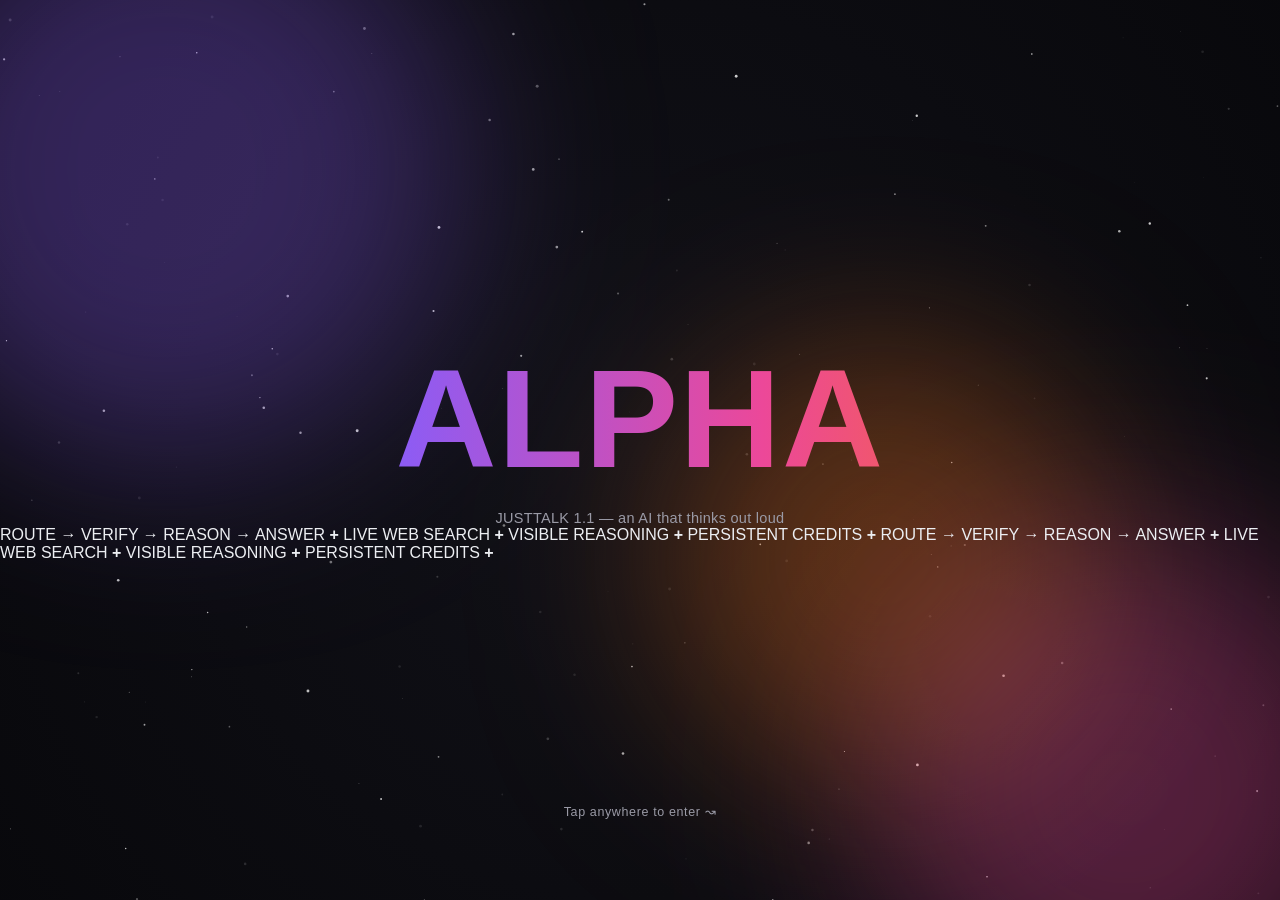
==== commit 106c0814: "Update index.html" ====
--- a/index.html
+++ b/index.html
@@ -8,7 +8,6 @@
 <link rel="preconnect" href="https://fonts.googleapis.com">
 <link rel="preconnect" href="https://fonts.gstatic.com" crossorigin>
 <link href="https://fonts.googleapis.com/css2?family=Space+Grotesk:wght@400;500;600;700&family=Inter:wght@400;500;600&display=swap" rel="stylesheet">
-<link rel="stylesheet" href="style.css">
 </head>
 <body>
 
@@ -37,12 +36,16 @@
     </div>
     <p class="splash-sub">JUSTTALK 1.1 — an AI that thinks out loud</p>
   </div>
+  <div class="splash-marquee" aria-hidden="true"><div class="marquee"><div class="mq-track">
+    <span>ROUTE <b>→</b> VERIFY <b>→</b> REASON <b>→</b> ANSWER <b>+</b> LIVE WEB SEARCH <b>+</b> VISIBLE REASONING <b>+</b> PERSISTENT CREDITS <b>+</b></span>
+    <span>ROUTE <b>→</b> VERIFY <b>→</b> REASON <b>→</b> ANSWER <b>+</b> LIVE WEB SEARCH <b>+</b> VISIBLE REASONING <b>+</b> PERSISTENT CREDITS <b>+</b></span>
+  </div></div></div>
   <div class="splash-hint">Tap anywhere to enter ↝</div>
 </div>
 
 <!-- ============ AUTH VIEW ============ -->
 <div id="view-auth" class="view">
-  <div class="brand-row"><span class="brand-dot"></span><span class="brand-name">JUSTTALK</span></div>
+  <div class="brand-row"><span class="brand-dot"></span><span class="brand-name">JUSTTALK</span><a class="site-link" href="landing.html">← Website</a></div>
 
   <div class="auth-card">
     <div class="auth-eyebrow">1.1 ALPHA</div>
@@ -143,6 +146,7 @@
         <div class="credit-card">
           <div class="credit-card-title">System Credits</div>
           <div id="creditDisplay" class="credit-value">1000</div>
+          <div class="bar-track"><div class="bar-fill" id="creditBar" style="width:100%"></div></div>
         </div>
         <button class="side-link" id="logoutBtn" style="border:1px solid var(--line);"><span class="ico">⏻</span> Sign out</button>
       </div>
@@ -152,9 +156,21 @@
       <div id="header">
         <div class="h-left">
           <button id="menuToggle">☰</button>
-          <span>Regen 1 Alpha</span>
+          <span class="brand-mark">R</span><span class="hdr-title">Regen 1 Alpha</span>
         </div>
-        <span class="h-status">● Web Engine Active</span>
+        <span class="h-status">Web Engine Active</span>
+      </div>
+
+      <div id="empty-state">
+        <div class="eyebrow">⚡ <b>20B parameters</b> · Groq-hosted inference</div>
+        <h1>Agent-grade reasoning.<br><span class="hl">Groq-grade speed.</span></h1>
+        <p class="lead">Every message is routed, verified against the live web, and shipped with its reasoning. Try one:</p>
+        <div class="chip-grid">
+          <button class="chip" data-q="What's today's date?"><span class="feat-icon">⏱</span><b>What's today's date?</b><span class="pill">01 Temporal</span></button>
+          <button class="chip" data-q="Who are you?"><span class="feat-icon">◎</span><b>Who are you?</b><span class="pill">02 Identity</span></button>
+          <button class="chip" data-q="Write a 100 word paragraph on black holes"><span class="feat-icon">✎</span><b>Write a 100 word paragraph on black holes</b><span class="pill">03 Generation</span></button>
+          <button class="chip" data-q="Who founded Tesla?"><span class="feat-icon">🌐</span><b>Who founded Tesla?</b><span class="pill">04 Factual</span></button>
+        </div>
       </div>
 
       <div id="chat-flow"></div>
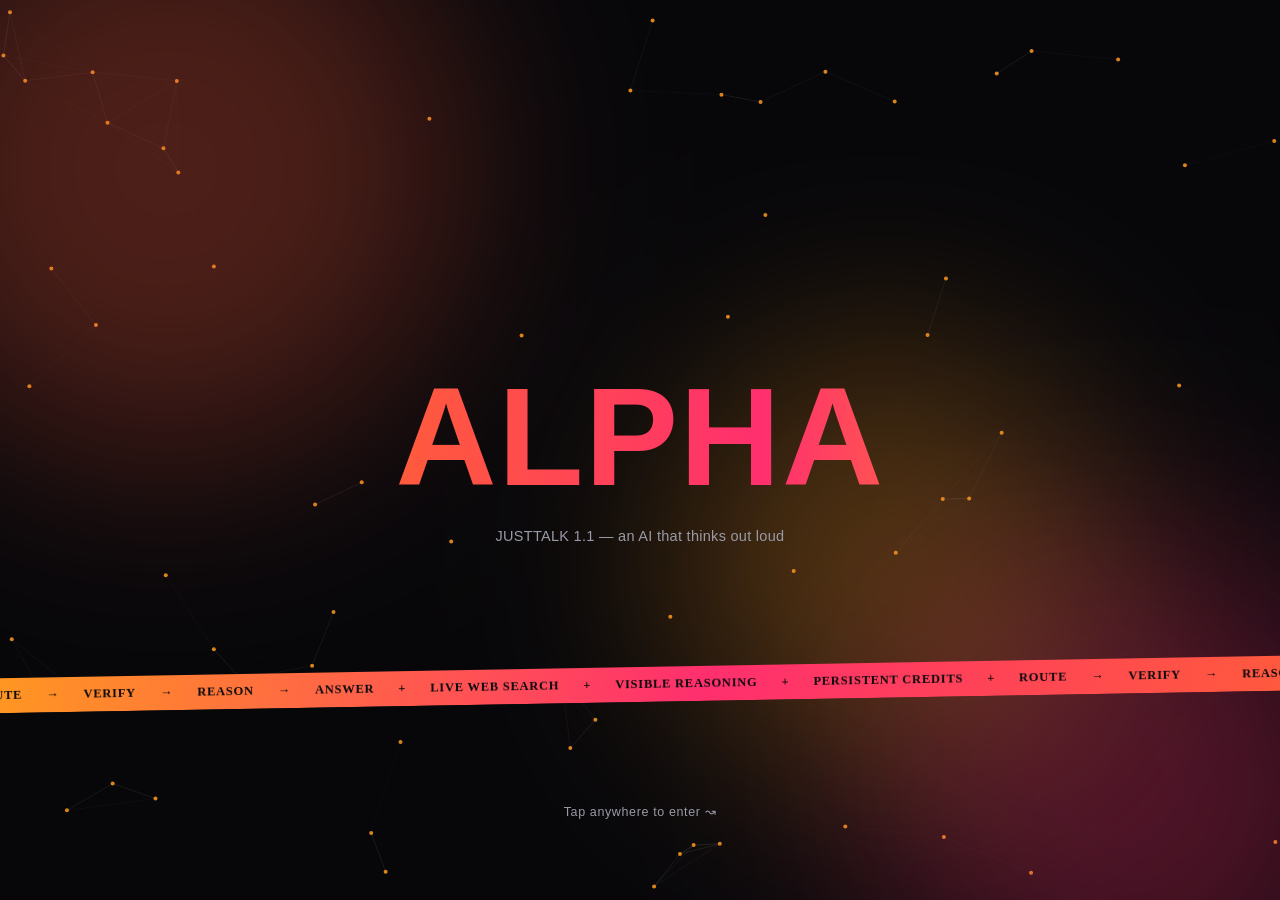
==== commit 7c1f0b2a: "Update website link in auth view to front.html" ====
--- a/index.html
+++ b/index.html
@@ -45,7 +45,7 @@
 
 <!-- ============ AUTH VIEW ============ -->
 <div id="view-auth" class="view">
-  <div class="brand-row"><span class="brand-dot"></span><span class="brand-name">JUSTTALK</span><a class="site-link" href="landing.html">← Website</a></div>
+  <div class="brand-row"><span class="brand-dot"></span><span class="brand-name">JUSTTALK</span><a class="site-link" href="front.html">← Website</a></div>
 
   <div class="auth-card">
     <div class="auth-eyebrow">1.1 ALPHA</div>
--- a/Style.css
+++ b/Style.css
@@ -5,11 +5,11 @@
     --line:#26262e;
     --text:#eceef2;
     --text-dim:#9a9aa6;
-    --violet:#8b5cf6;
-    --pink:#ec4899;
-    --orange:#f97316;
-    --grad: linear-gradient(100deg, var(--violet), var(--pink) 55%, var(--orange));
-    --green:#10a37f;
+    --violet:#ff5b3c;
+    --pink:#ff2f6e;
+    --orange:#ff9a1f;
+    --grad: linear-gradient(100deg, var(--orange), var(--pink) 55%, var(--violet));
+    --green:#22c55e;
     --danger:#f43f5e;
     --radius:14px;
   }
@@ -28,7 +28,7 @@
 
   /* ---------- AMBIENT BACKGROUND LAYERS ---------- */
   .aurora-layer{position:fixed;inset:0;z-index:0;overflow:hidden;pointer-events:none;}
-  .aurora{position:absolute;border-radius:50%;filter:blur(90px);opacity:.32;mix-blend-mode:screen;}
+  .aurora{position:absolute;border-radius:50%;filter:blur(100px);opacity:.28;mix-blend-mode:screen;}
   .a1{width:46vw;height:46vw;background:var(--violet);top:-14%;left:-10%;animation:auroraDrift1 22s ease-in-out infinite;}
   .a2{width:40vw;height:40vw;background:var(--pink);bottom:-16%;right:-8%;animation:auroraDrift2 26s ease-in-out infinite;}
   .a3{width:34vw;height:34vw;background:var(--orange);top:38%;left:52%;animation:auroraDrift3 30s ease-in-out infinite;}
@@ -272,7 +272,7 @@
   #chat-flow{flex:1;overflow-y:auto;padding:22px 0;display:flex;flex-direction:column;gap:26px;}
   .chat-row{width:100%;max-width:760px;margin:0 auto;padding:0 20px;display:flex;gap:14px;}
   .chat-row.msg-enter{animation:rowEnter .45s cubic-bezier(.22,1,.36,1) both;}
-  @keyframes rowEnter{from{opacity:0;transform:translateY(10px);}to{opacity:1;transform:translateY(0);}}
+  @keyframes rowEnter{from{opacity:0;transform:translateY(10px);filter:blur(4px);}to{opacity:1;transform:translateY(0);filter:blur(0);}}
   .user-row{justify-content:flex-end;}
 
   .avatar{width:30px;height:30px;border-radius:50%;display:flex;align-items:center;justify-content:center;font-size:12px;font-weight:700;flex-shrink:0;}
@@ -304,7 +304,7 @@
   .input-box button{background:#3a3a44;color:#0a0a0d;border:none;width:32px;height:32px;border-radius:50%;cursor:pointer;display:flex;align-items:center;justify-content:center;font-size:16px;font-weight:bold;transition:.2s;flex-shrink:0;}
   .input-box button.active{background:var(--grad);color:#0a0a0d;animation:sendPulse 1.6s ease-in-out infinite;}
   .input-box button:active{transform:scale(.9);}
-  @keyframes sendPulse{0%,100%{box-shadow:0 0 0 0 rgba(139,92,246,.45);}50%{box-shadow:0 0 0 6px rgba(139,92,246,0);}}
+  @keyframes sendPulse{0%,100%{box-shadow:0 0 0 0 rgba(255,91,60,.45);}50%{box-shadow:0 0 0 6px rgba(255,91,60,0);}}
   .input-box{transition:border-color .2s ease;}
   .input-box:focus-within{border-color:var(--violet);}
 
@@ -332,3 +332,119 @@
   @media (prefers-reduced-motion: reduce){
     *{animation-duration:.001ms !important;animation-iteration-count:1 !important;transition-duration:.001ms !important;}
   }
+
+
+/* =========================================================================
+   LANDING-SYNC LAYER (same motion language as landing.html)
+   ========================================================================= */
+@keyframes blink{0%,100%{opacity:1;}50%{opacity:.2;}}
+
+/* live status dot, like the landing terminal */
+.h-status::before{content:"";width:7px;height:7px;border-radius:50%;background:var(--green);animation:blink 1.6s ease-in-out infinite;}
+
+/* card hover lift, same as landing .feat-card */
+.profile-card,.toggle-card,.credit-card{transition:transform .2s ease, border-color .2s ease;}
+.profile-card:hover,.toggle-card:hover,.credit-card:hover{transform:translateY(-3px);border-color:rgba(255,255,255,.18);}
+
+/* credit number pulses when it changes */
+.credit-value{display:inline-block;transition:color .3s ease;}
+.credit-value.bump{animation:creditBump .5s cubic-bezier(.22,1,.36,1);}
+@keyframes creditBump{0%{transform:scale(1);}40%{transform:scale(1.25);}100%{transform:scale(1);}}
+
+/* "routing..." loader line, same as landing terminal */
+.think-content.routing{animation:blink 1.2s ease-in-out infinite;}
+.think-bar{position:relative;}
+.think-bar.live::after{
+  content:"";position:absolute;left:0;bottom:0;height:2px;width:40%;
+  background:var(--grad);animation:thinkSweep 1.3s ease-in-out infinite;
+}
+@keyframes thinkSweep{0%{transform:translateX(-100%);}100%{transform:translateX(260%);}}
+
+/* gradient marquee strip (same as landing) on the splash screen */
+.splash-marquee{position:absolute;left:-2%;right:-2%;bottom:22%;overflow:hidden;transform:rotate(-1deg);pointer-events:none;}
+.splash-marquee .marquee{display:flex;white-space:nowrap;background:var(--grad);padding:10px 0;}
+.splash-marquee .mq-track{display:flex;gap:24px;animation:mq 20s linear infinite;padding-right:24px;}
+.splash-marquee .mq-track span{font-family:'Space Grotesk';font-weight:700;font-size:12.5px;letter-spacing:.06em;color:#0a0a0d;text-transform:uppercase;display:flex;gap:24px;align-items:center;}
+@keyframes mq{from{transform:translateX(0);}to{transform:translateX(-50%);}}
+
+/* back-to-website link */
+.site-link{color:var(--text-dim);font-size:13px;text-decoration:none;transition:color .15s;}
+.site-link:hover{color:var(--text);}
+.brand-row .site-link{margin-left:14px;}
+
+
+/* =========================================================================
+   LANDING UX PORT: nav header, hero empty-state, router chips, glass input
+   ========================================================================= */
+#main-container{position:relative;}
+#header{background:rgba(7,7,10,.7);backdrop-filter:blur(16px);-webkit-backdrop-filter:blur(16px);border-bottom:1px solid rgba(255,255,255,.07);}
+.brand-mark{width:28px;height:28px;border-radius:8px;background:var(--grad);display:flex;align-items:center;justify-content:center;color:#0a0a0d;font-weight:800;font-size:13px;font-family:'Space Grotesk';}
+.hdr-title{color:var(--text);font-family:'Space Grotesk';font-weight:700;}
+
+/* glass terminal-style input */
+.input-box{background:rgba(10,10,13,.7);border:1px solid rgba(255,255,255,.1);backdrop-filter:blur(16px);box-shadow:0 30px 70px rgba(0,0,0,.35);}
+.input-box button{border-radius:10px;width:36px;height:36px;background:rgba(255,255,255,.08);color:#fff;}
+.input-box button.active{color:#0a0a0d;}
+
+/* hero empty state (landing hero) */
+#empty-state{position:absolute;top:52px;bottom:96px;left:0;right:0;z-index:1;display:flex;flex-direction:column;align-items:center;justify-content:center;text-align:center;padding:20px;overflow-y:auto;transition:opacity .4s ease, transform .4s ease;}
+#empty-state.hide{opacity:0;visibility:hidden;pointer-events:none;transform:translateY(-10px);}
+#empty-state>*{animation:cardRise .7s cubic-bezier(.22,1,.36,1) both;}
+#empty-state>*:nth-child(2){animation-delay:.08s;} #empty-state>*:nth-child(3){animation-delay:.16s;} #empty-state>*:nth-child(4){animation-delay:.24s;}
+.eyebrow{display:inline-flex;align-items:center;gap:8px;background:rgba(255,255,255,.06);border:1px solid rgba(255,255,255,.1);padding:6px 14px;border-radius:30px;font-size:12.5px;color:var(--text-dim);margin-bottom:22px;}
+.eyebrow b{color:#fff;}
+#empty-state h1{font-size:clamp(28px,5vw,46px);line-height:1.1;font-weight:700;margin-bottom:16px;}
+#empty-state .hl{background-image:var(--grad);background-size:200% 100%;-webkit-background-clip:text;background-clip:text;color:transparent;animation:rainbowRun 6s linear infinite;}
+#empty-state .lead{color:var(--text-dim);font-size:15px;line-height:1.6;max-width:46ch;margin-bottom:26px;}
+.chip-grid{display:grid;grid-template-columns:repeat(2,1fr);gap:14px;max-width:620px;width:100%;}
+@media (max-width:600px){.chip-grid{grid-template-columns:1fr;}}
+.chip{text-align:left;color:var(--text);cursor:pointer;background:rgba(255,255,255,.04);border:1px solid rgba(255,255,255,.08);border-radius:16px;padding:16px;display:flex;flex-direction:column;gap:8px;font-family:inherit;transition:transform .2s ease, border-color .2s ease, background .2s ease;}
+.chip:hover{transform:translateY(-3px);border-color:rgba(255,255,255,.18);background:rgba(255,255,255,.07);}
+.chip b{font-size:13.5px;font-weight:600;line-height:1.4;}
+.feat-icon{width:30px;height:30px;border-radius:9px;background:var(--grad);display:flex;align-items:center;justify-content:center;font-size:14px;color:#0a0a0d;}
+.pill{align-self:flex-start;background:rgba(255,255,255,.06);border:1px solid rgba(255,255,255,.1);border-radius:7px;padding:3px 9px;font-family:'SFMono-Regular',Consolas,monospace;font-size:11px;color:#ffcbaa;}
+
+/* router chips (landing "Five routers. One flow.") */
+.router-flow{display:flex;flex-wrap:wrap;align-items:center;gap:6px;padding:10px 12px;border-top:1px solid var(--line);}
+.router-step{background:rgba(255,255,255,.05);border:1px solid rgba(255,255,255,.1);border-radius:9px;padding:5px 10px;font-family:'SFMono-Regular',Consolas,monospace;font-size:11px;color:var(--text-dim);display:flex;gap:6px;align-items:center;opacity:0;animation:chipIn .35s ease forwards;animation-delay:calc(var(--i) * 110ms);}
+.router-step b{color:#fff;}
+.router-arrow{color:var(--pink);font-weight:700;font-size:12px;}
+.router-step.passed{opacity:.45;animation-name:chipInDim;}
+.router-step.idle{animation-name:chipInDim;}
+.router-step.active{border-color:transparent;color:#0a0a0d;background:var(--grad);box-shadow:0 0 18px rgba(255,91,60,.35);animation-name:chipIn;}
+.router-step.active b{color:#0a0a0d;}
+.router-flow.scanning .router-step{opacity:1;animation:scanChip 2.5s ease-in-out infinite;animation-delay:calc(var(--i) * 350ms);}
+@keyframes chipIn{from{opacity:0;transform:translateY(6px) scale(.94);}to{opacity:1;transform:none;}}
+@keyframes chipInDim{from{opacity:0;transform:translateY(6px) scale(.94);}to{opacity:.4;transform:none;}}
+@keyframes scanChip{0%,60%,100%{border-color:rgba(255,255,255,.1);color:var(--text-dim);}25%{border-color:var(--orange);color:#fff;box-shadow:0 0 14px rgba(255,154,31,.35);}}
+
+/* smooth think accordion (landing FAQ) */
+.think-body{max-height:0;overflow:hidden;transition:max-height .3s ease;}
+.think-bar.open .think-body{max-height:340px;}
+.think-header .arrow{transition:transform .2s ease;font-size:10px;}
+.think-bar.open .think-header .arrow{transform:rotate(180deg);}
+
+/* meta pills + credit delta (landing net-pill / credit cards) */
+.meta-pill{background:rgba(10,10,13,.7);border:1px solid rgba(255,255,255,.12);border-radius:8px;padding:3px 9px;font-size:11px;color:var(--text-dim);}
+.delta{font-family:'Space Grotesk';font-weight:700;font-size:12px;padding:3px 9px;border-radius:8px;animation:creditBump .5s cubic-bezier(.22,1,.36,1);}
+.delta.pos{color:var(--green);background:rgba(34,197,94,.12);border:1px solid rgba(34,197,94,.3);}
+.delta.neg{color:#ff4d6d;background:rgba(255,77,109,.12);border:1px solid rgba(255,77,109,.3);}
+
+/* sidebar credit bar (landing bar-track / bar-fill) */
+.bar-track{height:8px;border-radius:6px;background:rgba(255,255,255,.08);overflow:hidden;margin-top:8px;}
+.bar-fill{height:100%;border-radius:6px;background:var(--grad);transition:width .8s cubic-bezier(.22,1,.36,1);}
+.bar-fill.neg{background:linear-gradient(90deg,#ff4d4d,#ff2f6e);}
+
+
+/* ---- fixes from browser test ---- */
+.bot-bubble .code-box{white-space:normal;}                 /* template whitespace was rendering as blank lines */
+#empty-state{justify-content:flex-start;}                  /* center + overflow clipped the top on short screens */
+#empty-state>.eyebrow{margin-top:auto;}
+#empty-state>.chip-grid{margin-bottom:auto;}
+@media (max-width:600px){
+  #empty-state{padding:14px;}
+  #empty-state .lead{margin-bottom:16px;font-size:14px;}
+  .chip{padding:12px 14px;gap:6px;}
+  .chip .pill{display:none;}
+  .chip-grid{gap:10px;}
+}
